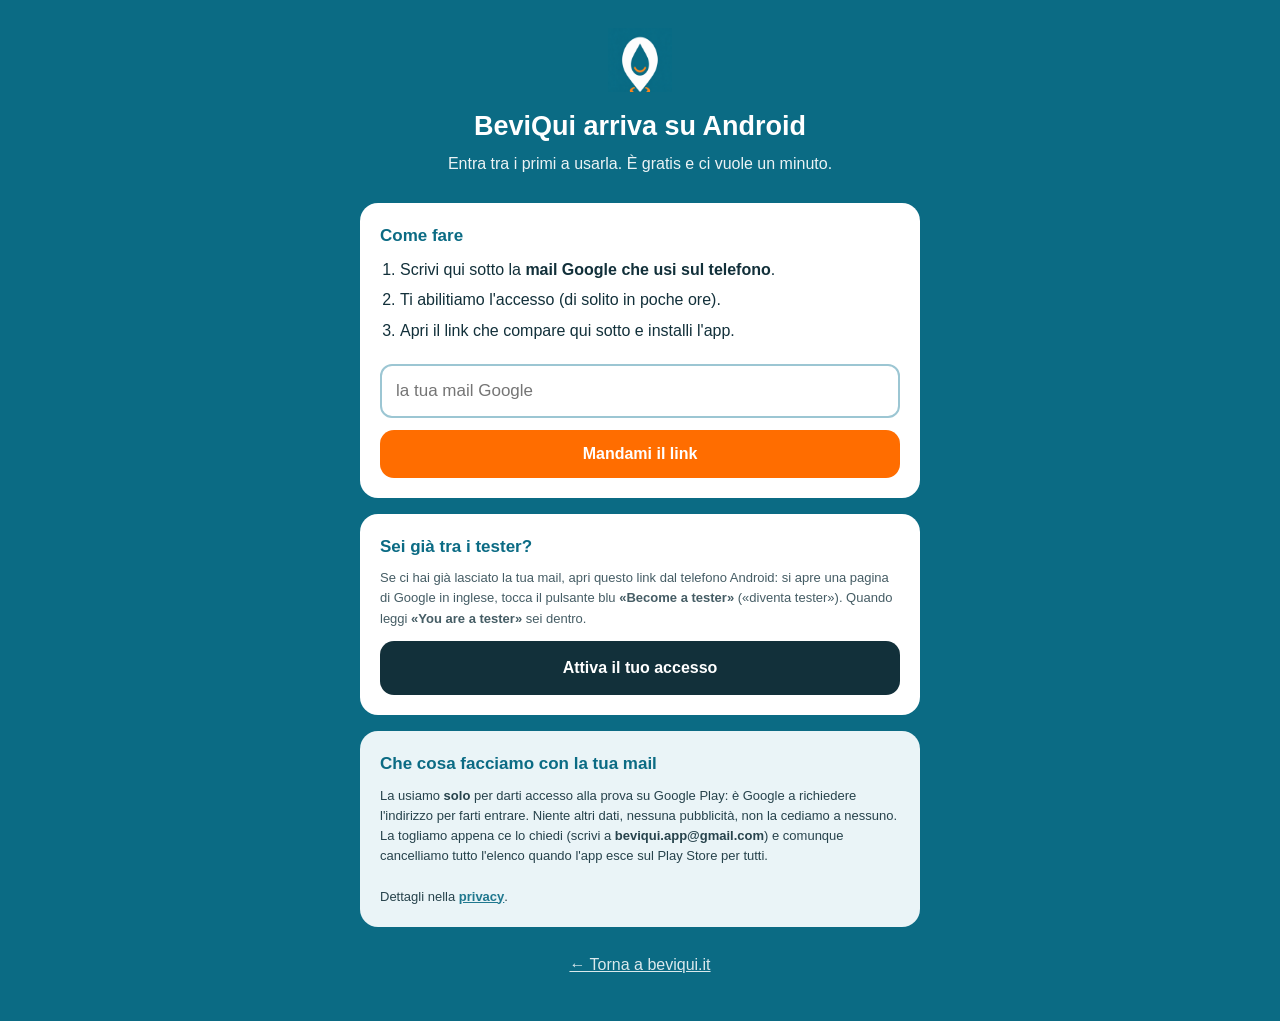
==== android/index.html @ 7df0b6af "sito: istruzioni in italiano per la pagina di Google (che e' solo in inglese) - verificato end-to-en" ====
<!doctype html>
<html lang="it">
  <head>
    <meta charset="utf-8" />
    <meta name="viewport" content="width=device-width, initial-scale=1" />
    <title>BeviQui su Android — entra tra i primi</title>
    <meta name="description" content="BeviQui arriva su Android. Entra tra i primi a usarla: lasciaci la tua mail Google e ti mandiamo il link." />
    <link rel="icon" href="/favicon.png" />
    <style>
      * { box-sizing: border-box; margin: 0; }
      body {
        font-family: -apple-system, BlinkMacSystemFont, 'Segoe UI', Roboto, Arial, sans-serif;
        background: #0B6B84; color: #fff; min-height: 100vh;
        padding: 28px 20px 44px; line-height: 1.55;
      }
      .wrap { max-width: 560px; margin: 0 auto; }
      .logo { width: 64px; height: 64px; display: block; margin: 0 auto 18px; }
      h1 { font-size: 27px; line-height: 1.2; text-align: center; margin-bottom: 10px; }
      .sub { text-align: center; opacity: .92; margin-bottom: 26px; }
      .card { background: #fff; color: #12303A; border-radius: 18px; padding: 20px; margin-bottom: 16px; }
      .card h2 { font-size: 17px; margin-bottom: 8px; color: #0B6B84; }
      .hint { font-size: 13px; opacity: .78; }
      .btn {
        display: block; text-align: center; background: #FF6D00; color: #fff; font-weight: 800;
        text-decoration: none; padding: 15px 18px; border-radius: 14px; margin-top: 12px;
        font-size: 16px; border: 0; width: 100%; cursor: pointer;
      }
      .btn-ghost { background: #12303A; }
      .campo {
        width: 100%; font-size: 17px; padding: 15px 14px; border: 2px solid #9CC6D3;
        border-radius: 12px; color: #12303A; background: #fff; margin-top: 6px;
      }
      .steps { padding-left: 20px; margin: 8px 0 14px; }
      .steps li { margin-bottom: 6px; }
      .back { display: block; text-align: center; color: #fff; opacity: .85; margin-top: 26px; }
      #esito { display: none; font-weight: 800; margin-top: 12px; text-align: center; }
    </style>
  </head>
  <body>
    <div class="wrap">
      <img class="logo" src="/logo-mark.png" alt="BeviQui" />
      <h1>BeviQui arriva su Android</h1>
      <p class="sub">Entra tra i primi a usarla. È gratis e ci vuole un minuto.</p>

      <div class="card">
        <h2>Come fare</h2>
        <ol class="steps">
          <li>Scrivi qui sotto la <strong>mail Google che usi sul telefono</strong>.</li>
          <li>Ti abilitiamo l'accesso (di solito in poche ore).</li>
          <li>Apri il link che compare qui sotto e installi l'app.</li>
        </ol>

        <form id="modulo" novalidate>
          <input
            id="campo" class="campo" type="email" inputmode="email" autocomplete="email"
            placeholder="la tua mail Google" required
          />
          <button type="submit" class="btn" id="invia">Mandami il link</button>
        </form>
        <p id="esito"></p>

        <div id="dopo-invio" style="display:none;margin-top:14px;padding-top:14px;border-top:1px solid #DCE8EC">
          <p class="hint" style="opacity:.95">
            <strong>Ora tocca a te</strong>, dal <strong>telefono Android</strong>:
          </p>
          <ol class="steps" style="font-size:13px">
            <li>Apri il link qui sotto (si apre una pagina di Google, <em>in inglese</em>).</li>
            <li>Tocca il pulsante blu <strong>«Become a tester»</strong> — vuol dire «diventa tester».</li>
            <li>Compare <strong>«You are a tester»</strong>: sei dentro. Poi tocca
              <strong>«download it on Google Play»</strong> e installi BeviQui.</li>
          </ol>
          <p class="hint">
            Se dice che non sei tra i tester, riprova più tardi: stiamo abilitando il tuo indirizzo.
          </p>
          <a class="btn" href="https://play.google.com/apps/testing/com.beviqui.app">Apri il link della prova</a>
        </div>
      </div>

      <div class="card">
        <h2>Sei già tra i tester?</h2>
        <p class="hint">
          Se ci hai già lasciato la tua mail, apri questo link dal telefono Android: si apre una
          pagina di Google in inglese, tocca il pulsante blu <strong>«Become a tester»</strong>
          («diventa tester»). Quando leggi <strong>«You are a tester»</strong> sei dentro.
        </p>
        <a class="btn btn-ghost" href="https://play.google.com/apps/testing/com.beviqui.app">Attiva il tuo accesso</a>
      </div>

      <div class="card" style="background:#EAF4F7">
        <h2>Che cosa facciamo con la tua mail</h2>
        <p class="hint" style="opacity:.9">
          La usiamo <strong>solo</strong> per darti accesso alla prova su Google Play: è Google a
          richiedere l'indirizzo per farti entrare. Niente altri dati, nessuna pubblicità, non la
          cediamo a nessuno. La togliamo appena ce lo chiedi (scrivi a
          <strong>beviqui.app@gmail.com</strong>) e comunque cancelliamo tutto l'elenco quando
          l'app esce sul Play Store per tutti.
          <br /><br />
          Dettagli nella <a href="/privacy.html" style="color:#0B6B84;font-weight:800">privacy</a>.
        </p>
      </div>

      <a class="back" href="/">← Torna a beviqui.it</a>
    </div>

    <script>
      // Modulo VERO: l'indirizzo viene inviato al nostro server. Funziona in qualsiasi browser,
      // compresi quelli dentro Instagram e Facebook, dove i link "scrivi una mail" vengono
      // ignorati (era quello a non funzionare).
      (function () {
        var URL_FUNZIONE = 'https://waxzrmlspgpuxvftzkvd.supabase.co/functions/v1/tester-signup';
        var CHIAVE = 'eyJhbGciOiJIUzI1NiIsInR5cCI6IkpXVCJ9.eyJpc3MiOiJzdXBhYmFzZSIsInJlZiI6IndheHpybWxzcGdwdXh2ZnR6a3ZkIiwicm9sZSI6ImFub24iLCJpYXQiOjE3ODA5Mjc5MjksImV4cCI6MjA5NjUwMzkyOX0.J4vSIKgqDTjAQpSJb81kGD1Yhdrp0eyo_4y3yNcgiX0';
        var modulo = document.getElementById('modulo');
        var campo = document.getElementById('campo');
        var invia = document.getElementById('invia');
        var esito = document.getElementById('esito');

        function mostra(testo, colore) {
          esito.textContent = testo;
          esito.style.color = colore;
          esito.style.display = 'block';
        }

        modulo.addEventListener('submit', function (e) {
          e.preventDefault();
          var mail = (campo.value || '').trim();
          if (!/^[^@\s]+@[^@\s]+\.[a-z]{2,}$/i.test(mail)) {
            mostra('Controlla l’indirizzo: sembra incompleto.', '#B3261E');
            return;
          }
          invia.disabled = true;
          invia.textContent = 'Invio…';
          fetch(URL_FUNZIONE, {
            method: 'POST',
            headers: {
              'Content-Type': 'application/json',
              apikey: CHIAVE,
              Authorization: 'Bearer ' + CHIAVE,
            },
            body: JSON.stringify({ email: mail, fonte: 'sito/android' }),
          })
            .then(function (r) {
              return r.json().then(function (d) {
                return { ok: r.ok, d: d };
              });
            })
            .then(function (res) {
              if (!res.ok) throw new Error((res.d && res.d.error) || 'Riprova tra poco.');
              modulo.style.display = 'none';
              mostra('Ci siamo, ti abbiamo registrato! 💧', '#0B6B84');
              var box = document.getElementById('dopo-invio');
              if (box) box.style.display = 'block';
            })
            .catch(function (err) {
              invia.disabled = false;
              invia.textContent = 'Mandami il link';
              mostra(String((err && err.message) || 'Riprova tra poco.'), '#B3261E');
            });
        });
      })();
    </script>
  </body>
</html>
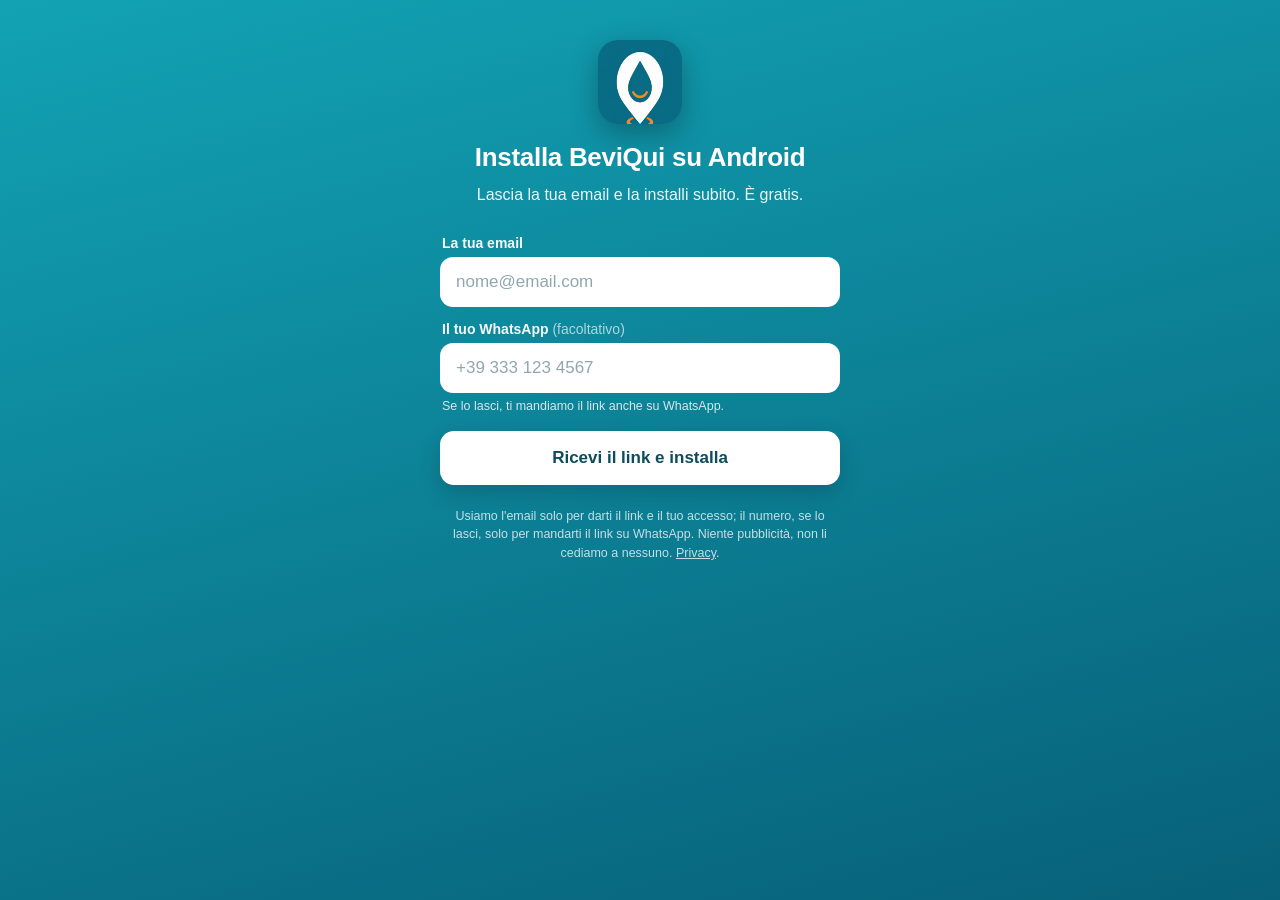
==== commit e85c6eb0: "sito /android: flusso installazione diretta — email (obbligatoria) + WhatsApp (facoltativo) → "ecco " ====
--- a/android/index.html
+++ b/android/index.html
@@ -2,158 +2,150 @@
 <html lang="it">
   <head>
     <meta charset="utf-8" />
-    <meta name="viewport" content="width=device-width, initial-scale=1" />
-    <title>BeviQui su Android — entra tra i primi</title>
-    <meta name="description" content="BeviQui arriva su Android. Entra tra i primi a usarla: lasciaci la tua mail Google e ti mandiamo il link." />
+    <meta name="viewport" content="width=device-width, initial-scale=1, viewport-fit=cover" />
+    <title>Installa BeviQui su Android</title>
+    <meta name="description" content="Installa BeviQui su Android: lascia la tua email e la installi subito. Trova le fontanelle d'acqua pubbliche vicino a te. Gratis." />
     <link rel="icon" href="/favicon.png" />
     <style>
       * { box-sizing: border-box; margin: 0; }
       body {
         font-family: -apple-system, BlinkMacSystemFont, 'Segoe UI', Roboto, Arial, sans-serif;
-        background: #0B6B84; color: #fff; min-height: 100vh;
-        padding: 28px 20px 44px; line-height: 1.55;
+        background: linear-gradient(165deg, #12A2B4, #076078);
+        color: #fff; min-height: 100dvh; display: flex; align-items: flex-start; justify-content: center;
+        padding: 40px 22px calc(40px + env(safe-area-inset-bottom));
       }
-      .wrap { max-width: 560px; margin: 0 auto; }
-      .logo { width: 64px; height: 64px; display: block; margin: 0 auto 18px; }
-      h1 { font-size: 27px; line-height: 1.2; text-align: center; margin-bottom: 10px; }
-      .sub { text-align: center; opacity: .92; margin-bottom: 26px; }
-      .card { background: #fff; color: #12303A; border-radius: 18px; padding: 20px; margin-bottom: 16px; }
-      .card h2 { font-size: 17px; margin-bottom: 8px; color: #0B6B84; }
-      .hint { font-size: 13px; opacity: .78; }
+      .wrap { width: 100%; max-width: 400px; text-align: center; }
+      .logo { width: 84px; height: 84px; margin: 0 auto 18px; display: block;
+              border-radius: 20px; box-shadow: 0 10px 28px rgba(0,0,0,.28); }
+      h1 { font-size: 26px; line-height: 1.18; margin-bottom: 10px; letter-spacing: -.3px; font-weight: 800; }
+      .sub { font-size: 16px; opacity: .92; line-height: 1.5; margin-bottom: 28px; }
+      label { display: block; text-align: left; font-size: 14px; font-weight: 700; margin: 0 2px 6px; opacity: .96; }
+      label span { opacity: .7; font-weight: 500; }
+      .campo {
+        width: 100%; font-size: 17px; padding: 15px 16px; border: 0; border-radius: 13px;
+        color: #12303A; background: #fff;
+      }
+      .campo::placeholder { color: #90a7af; }
+      .facolt { font-size: 12.5px; opacity: .82; text-align: left; margin: 6px 2px 18px; }
       .btn {
-        display: block; text-align: center; background: #FF6D00; color: #fff; font-weight: 800;
-        text-decoration: none; padding: 15px 18px; border-radius: 14px; margin-top: 12px;
-        font-size: 16px; border: 0; width: 100%; cursor: pointer;
+        display: flex; align-items: center; justify-content: center; gap: 9px;
+        width: 100%; padding: 17px 18px; border: 0; border-radius: 14px; text-decoration: none;
+        font-size: 17px; font-weight: 800; cursor: pointer; font-family: inherit;
+        background: #fff; color: #0B4C5E; box-shadow: 0 8px 22px rgba(0,0,0,.16);
+        transition: transform .12s ease;
       }
-      .btn-ghost { background: #12303A; }
-      .campo {
-        width: 100%; font-size: 17px; padding: 15px 14px; border: 2px solid #9CC6D3;
-        border-radius: 12px; color: #12303A; background: #fff; margin-top: 6px;
-      }
-      .steps { padding-left: 20px; margin: 8px 0 14px; }
-      .steps li { margin-bottom: 6px; }
-      .back { display: block; text-align: center; color: #fff; opacity: .85; margin-top: 26px; }
-      #esito { display: none; font-weight: 800; margin-top: 12px; text-align: center; }
+      .btn:active { transform: scale(.98); }
+      .btn[disabled] { opacity: .6; }
+      #err { display: none; color: #FFE0D8; font-weight: 700; font-size: 14px; margin-top: 14px; }
+      #ok { display: none; }
+      .passi { text-align: left; background: rgba(255,255,255,.13); border-radius: 14px;
+               padding: 15px 18px; margin: 18px 0 6px; font-size: 14.5px; line-height: 1.65; }
+      .canali { font-size: 14px; opacity: .92; line-height: 1.5; margin-top: 14px; }
+      .hint { font-size: 12.5px; opacity: .8; margin-top: 12px; line-height: 1.5; }
+      .nota { font-size: 12.5px; opacity: .76; margin-top: 22px; line-height: 1.5; }
+      .nota a, .canali a { color: #fff; }
+      .back { display: inline-block; margin-top: 20px; color: #fff; opacity: .85; font-size: 14px; }
     </style>
   </head>
   <body>
     <div class="wrap">
       <img class="logo" src="/logo-mark.png" alt="BeviQui" />
-      <h1>BeviQui arriva su Android</h1>
-      <p class="sub">Entra tra i primi a usarla. È gratis e ci vuole un minuto.</p>
 
-      <div class="card">
-        <h2>Come fare</h2>
-        <ol class="steps">
-          <li>Scrivi qui sotto la <strong>mail Google che usi sul telefono</strong>.</li>
-          <li>Ti abilitiamo l'accesso (di solito in poche ore).</li>
-          <li>Apri il link che compare qui sotto e installi l'app.</li>
-        </ol>
-
+      <!-- STATO 1 — modulo -->
+      <div id="form-stato">
+        <h1>Installa BeviQui su Android</h1>
+        <p class="sub">Lascia la tua email e la installi subito. È gratis.</p>
         <form id="modulo" novalidate>
-          <input
-            id="campo" class="campo" type="email" inputmode="email" autocomplete="email"
-            placeholder="la tua mail Google" required
-          />
-          <button type="submit" class="btn" id="invia">Mandami il link</button>
+          <label for="email">La tua email</label>
+          <input id="email" class="campo" type="email" inputmode="email" autocomplete="email"
+                 autocapitalize="off" spellcheck="false" placeholder="nome@email.com" required />
+          <div style="height:14px"></div>
+          <label for="wa">Il tuo WhatsApp <span>(facoltativo)</span></label>
+          <input id="wa" class="campo" type="tel" inputmode="tel" autocomplete="tel"
+                 placeholder="+39 333 123 4567" />
+          <p class="facolt">Se lo lasci, ti mandiamo il link anche su WhatsApp.</p>
+          <button type="submit" class="btn" id="invia">Ricevi il link e installa</button>
         </form>
-        <p id="esito"></p>
-
-        <div id="dopo-invio" style="display:none;margin-top:14px;padding-top:14px;border-top:1px solid #DCE8EC">
-          <p class="hint" style="opacity:.95">
-            <strong>Ora tocca a te</strong>, dal <strong>telefono Android</strong>:
-          </p>
-          <ol class="steps" style="font-size:13px">
-            <li>Apri il link qui sotto (si apre una pagina di Google, <em>in inglese</em>).</li>
-            <li>Tocca il pulsante blu <strong>«Become a tester»</strong> — vuol dire «diventa tester».</li>
-            <li>Compare <strong>«You are a tester»</strong>: sei dentro. Poi tocca
-              <strong>«download it on Google Play»</strong> e installi BeviQui.</li>
-          </ol>
-          <p class="hint">
-            Se dice che non sei tra i tester, riprova più tardi: stiamo abilitando il tuo indirizzo.
-          </p>
-          <a class="btn" href="https://play.google.com/apps/testing/com.beviqui.app">Apri il link della prova</a>
-        </div>
+        <p id="err"></p>
       </div>
 
-      <div class="card">
-        <h2>Sei già tra i tester?</h2>
-        <p class="hint">
-          Se ci hai già lasciato la tua mail, apri questo link dal telefono Android: si apre una
-          pagina di Google in inglese, tocca il pulsante blu <strong>«Become a tester»</strong>
-          («diventa tester»). Quando leggi <strong>«You are a tester»</strong> sei dentro.
+      <!-- STATO 2 — ecco il link -->
+      <div id="ok">
+        <h1>Grazie! Ecco il tuo link 💧</h1>
+        <p class="sub">Tocca qui sotto e installa BeviQui sul telefono.</p>
+        <a class="btn" id="installa" href="#">⬇&#65038;&nbsp; Installa BeviQui adesso</a>
+        <div class="passi">
+          <strong>Come si installa (30 secondi):</strong><br />
+          1. Tocca <strong>Installa BeviQui adesso</strong> → parte il download.<br />
+          2. Apri il file scaricato.<br />
+          3. Se il telefono lo chiede, tocca <strong>Consenti / Installa comunque</strong>.
+        </div>
+        <p class="hint" id="hint-social" style="display:none">
+          Non parte il download? Tocca <strong>&#8942;</strong> in alto a destra → <strong>«Apri in Chrome»</strong>.
         </p>
-        <a class="btn btn-ghost" href="https://play.google.com/apps/testing/com.beviqui.app">Attiva il tuo accesso</a>
+        <p class="canali" id="canali">Abbiamo salvato la tua email: ti mandiamo il link anche di lì.</p>
+        <a class="back" href="/">← Torna a beviqui.it</a>
       </div>
 
-      <div class="card" style="background:#EAF4F7">
-        <h2>Che cosa facciamo con la tua mail</h2>
-        <p class="hint" style="opacity:.9">
-          La usiamo <strong>solo</strong> per darti accesso alla prova su Google Play: è Google a
-          richiedere l'indirizzo per farti entrare. Niente altri dati, nessuna pubblicità, non la
-          cediamo a nessuno. La togliamo appena ce lo chiedi (scrivi a
-          <strong>beviqui.app@gmail.com</strong>) e comunque cancelliamo tutto l'elenco quando
-          l'app esce sul Play Store per tutti.
-          <br /><br />
-          Dettagli nella <a href="/privacy.html" style="color:#0B6B84;font-weight:800">privacy</a>.
-        </p>
-      </div>
-
-      <a class="back" href="/">← Torna a beviqui.it</a>
+      <p class="nota">Usiamo l'email solo per darti il link e il tuo accesso; il numero, se lo lasci,
+        solo per mandarti il link su WhatsApp. Niente pubblicità, non li cediamo a nessuno.
+        <a href="/privacy.html">Privacy</a>.</p>
     </div>
 
     <script>
-      // Modulo VERO: l'indirizzo viene inviato al nostro server. Funziona in qualsiasi browser,
-      // compresi quelli dentro Instagram e Facebook, dove i link "scrivi una mail" vengono
-      // ignorati (era quello a non funzionare).
       (function () {
-        var URL_FUNZIONE = 'https://waxzrmlspgpuxvftzkvd.supabase.co/functions/v1/tester-signup';
+        // Link diretto dell'APK (installazione immediata su Android, mentre l'app arriva sul Play Store).
+        var APK = 'https://github.com/astragiardini-ui/beviqui-site/releases/download/android-apk-v1.1.8/BeviQui.apk';
+        var URL_FN = 'https://waxzrmlspgpuxvftzkvd.supabase.co/functions/v1/tester-signup';
         var CHIAVE = 'eyJhbGciOiJIUzI1NiIsInR5cCI6IkpXVCJ9.eyJpc3MiOiJzdXBhYmFzZSIsInJlZiI6IndheHpybWxzcGdwdXh2ZnR6a3ZkIiwicm9sZSI6ImFub24iLCJpYXQiOjE3ODA5Mjc5MjksImV4cCI6MjA5NjUwMzkyOX0.J4vSIKgqDTjAQpSJb81kGD1Yhdrp0eyo_4y3yNcgiX0';
+
         var modulo = document.getElementById('modulo');
-        var campo = document.getElementById('campo');
+        var email = document.getElementById('email');
+        var wa = document.getElementById('wa');
         var invia = document.getElementById('invia');
-        var esito = document.getElementById('esito');
+        var err = document.getElementById('err');
+        var formStato = document.getElementById('form-stato');
+        var ok = document.getElementById('ok');
+        var installa = document.getElementById('installa');
+        var canali = document.getElementById('canali');
+        installa.setAttribute('href', APK);
 
-        function mostra(testo, colore) {
-          esito.textContent = testo;
-          esito.style.color = colore;
-          esito.style.display = 'block';
-        }
+        // Dentro Instagram/Facebook il download può non partire: mostro il trucco "apri in Chrome".
+        var dentroSocial = /Instagram|FBAN|FBAV|FB_IAB|TikTok|Snapchat|Line\//i.test(navigator.userAgent || '');
+
+        function mostraErr(t) { err.textContent = t; err.style.display = 'block'; }
 
         modulo.addEventListener('submit', function (e) {
           e.preventDefault();
-          var mail = (campo.value || '').trim();
+          err.style.display = 'none';
+          var mail = (email.value || '').trim();
           if (!/^[^@\s]+@[^@\s]+\.[a-z]{2,}$/i.test(mail)) {
-            mostra('Controlla l’indirizzo: sembra incompleto.', '#B3261E');
+            mostraErr('Controlla l’email: sembra incompleta.');
             return;
           }
+          var tel = (wa.value || '').replace(/[^\d+]/g, '');
           invia.disabled = true;
-          invia.textContent = 'Invio…';
-          fetch(URL_FUNZIONE, {
+          invia.textContent = 'Un attimo…';
+          fetch(URL_FN, {
             method: 'POST',
-            headers: {
-              'Content-Type': 'application/json',
-              apikey: CHIAVE,
-              Authorization: 'Bearer ' + CHIAVE,
-            },
-            body: JSON.stringify({ email: mail, fonte: 'sito/android' }),
+            headers: { 'Content-Type': 'application/json', apikey: CHIAVE, Authorization: 'Bearer ' + CHIAVE },
+            body: JSON.stringify({ email: mail, telefono: tel, fonte: 'sito/android' }),
           })
-            .then(function (r) {
-              return r.json().then(function (d) {
-                return { ok: r.ok, d: d };
-              });
-            })
+            .then(function (r) { return r.json().then(function (d) { return { ok: r.ok, d: d }; }); })
             .then(function (res) {
               if (!res.ok) throw new Error((res.d && res.d.error) || 'Riprova tra poco.');
-              modulo.style.display = 'none';
-              mostra('Ci siamo, ti abbiamo registrato! 💧', '#0B6B84');
-              var box = document.getElementById('dopo-invio');
-              if (box) box.style.display = 'block';
+              formStato.style.display = 'none';
+              ok.style.display = 'block';
+              if (dentroSocial) document.getElementById('hint-social').style.display = 'block';
+              canali.innerHTML = tel
+                ? 'Ti scriviamo anche su <strong>WhatsApp</strong> col link, e la tua email è salvata.'
+                : 'Abbiamo salvato la tua email: ti mandiamo il link anche di lì.';
+              window.scrollTo(0, 0);
             })
-            .catch(function (err) {
+            .catch(function (er) {
               invia.disabled = false;
-              invia.textContent = 'Mandami il link';
-              mostra(String((err && err.message) || 'Riprova tra poco.'), '#B3261E');
+              invia.textContent = 'Ricevi il link e installa';
+              mostraErr(String((er && er.message) || 'Riprova tra poco.'));
             });
         });
       })();
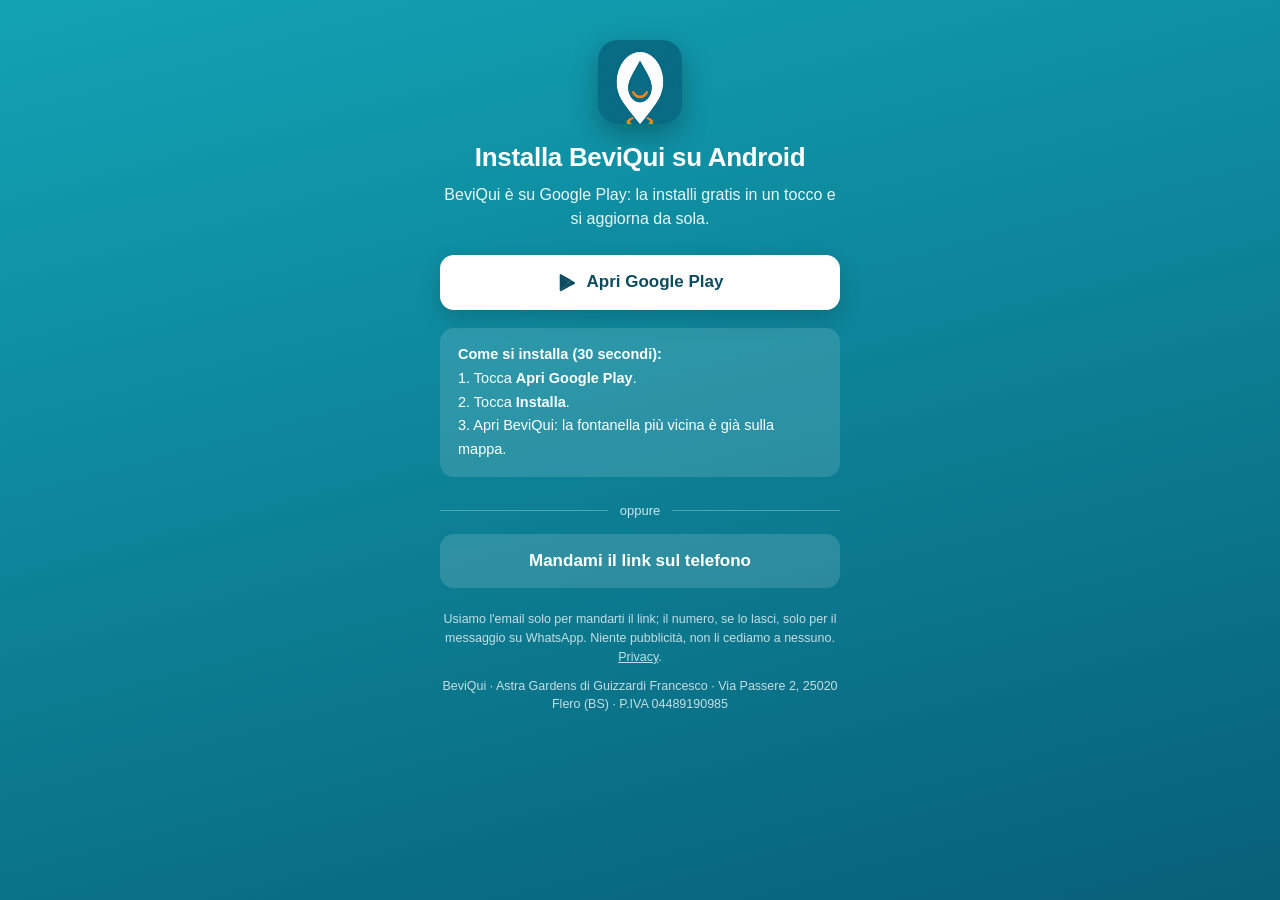
==== commit 8e82c0c6: "Sito: Android è su Google Play (pagina /android/ rifatta, QR verso /app/, link Play in home, /app/ e" ====
--- a/android/index.html
+++ b/android/index.html
@@ -4,7 +4,7 @@
     <meta charset="utf-8" />
     <meta name="viewport" content="width=device-width, initial-scale=1, viewport-fit=cover" />
     <title>Installa BeviQui su Android</title>
-    <meta name="description" content="Installa BeviQui su Android: lascia la tua email e la installi subito. Trova le fontanelle d'acqua pubbliche vicino a te. Gratis." />
+    <meta name="description" content="Installa BeviQui su Android da Google Play: gratis, in un tocco, e si aggiorna da sola. Trova le fontanelle d'acqua pubbliche vicino a te." />
     <link rel="icon" href="/favicon.png" />
     <style>
       * { box-sizing: border-box; margin: 0; }
@@ -18,7 +18,7 @@
       .logo { width: 84px; height: 84px; margin: 0 auto 18px; display: block;
               border-radius: 20px; box-shadow: 0 10px 28px rgba(0,0,0,.28); }
       h1 { font-size: 26px; line-height: 1.18; margin-bottom: 10px; letter-spacing: -.3px; font-weight: 800; }
-      .sub { font-size: 16px; opacity: .92; line-height: 1.5; margin-bottom: 28px; }
+      .sub { font-size: 16px; opacity: .92; line-height: 1.5; margin-bottom: 24px; }
       label { display: block; text-align: left; font-size: 14px; font-weight: 700; margin: 0 2px 6px; opacity: .96; }
       label span { opacity: .7; font-weight: 500; }
       .campo {
@@ -34,14 +34,22 @@
         background: #fff; color: #0B4C5E; box-shadow: 0 8px 22px rgba(0,0,0,.16);
         transition: transform .12s ease;
       }
+      .btn svg { flex: none; }
       .btn:active { transform: scale(.98); }
       .btn[disabled] { opacity: .6; }
+      .btn.secondario { background: rgba(255,255,255,.14); color: #fff; box-shadow: none; font-weight: 700; }
       #err { display: none; color: #FFE0D8; font-weight: 700; font-size: 14px; margin-top: 14px; }
       #ok { display: none; }
       .passi { text-align: left; background: rgba(255,255,255,.13); border-radius: 14px;
                padding: 15px 18px; margin: 18px 0 6px; font-size: 14.5px; line-height: 1.65; }
+      .hint { font-size: 12.5px; opacity: .8; margin-top: 12px; line-height: 1.5; }
+      .oppure { display: flex; align-items: center; gap: 12px; margin: 26px 0 16px; font-size: 13px; opacity: .8; }
+      .oppure::before, .oppure::after { content: ""; flex: 1; height: 1px; background: rgba(255,255,255,.35); }
+      details { text-align: left; }
+      details summary { list-style: none; cursor: pointer; }
+      details summary::-webkit-details-marker { display: none; }
+      details[open] summary .btn { margin-bottom: 16px; }
       .canali { font-size: 14px; opacity: .92; line-height: 1.5; margin-top: 14px; }
-      .hint { font-size: 12.5px; opacity: .8; margin-top: 12px; line-height: 1.5; }
       .nota { font-size: 12.5px; opacity: .76; margin-top: 22px; line-height: 1.5; }
       .nota a, .canali a { color: #fff; }
       .back { display: inline-block; margin-top: 20px; color: #fff; opacity: .85; font-size: 14px; }
@@ -51,54 +59,72 @@
     <div class="wrap">
       <img class="logo" src="/logo-mark.png" alt="BeviQui" />
 
-      <!-- STATO 1 — modulo -->
+      <!-- STATO 1: Google Play per primo, il modulo email/WhatsApp come via in più -->
       <div id="form-stato">
         <h1>Installa BeviQui su Android</h1>
-        <p class="sub">Lascia la tua email e la installi subito. È gratis.</p>
-        <form id="modulo" novalidate>
-          <label for="email">La tua email</label>
-          <input id="email" class="campo" type="email" inputmode="email" autocomplete="email"
-                 autocapitalize="off" spellcheck="false" placeholder="nome@email.com" required />
-          <div style="height:14px"></div>
-          <label for="wa">Il tuo WhatsApp <span>(facoltativo)</span></label>
-          <input id="wa" class="campo" type="tel" inputmode="tel" autocomplete="tel"
-                 placeholder="+39 333 123 4567" />
-          <p class="facolt">Se lo lasci, ti mandiamo il link anche su WhatsApp.</p>
-          <button type="submit" class="btn" id="invia">Ricevi il link e installa</button>
-        </form>
-        <p id="err"></p>
+        <p class="sub">BeviQui è su Google Play: la installi gratis in un tocco e si aggiorna da sola.</p>
+        <!--
+          Dal 21/10/2026 BeviQui è PUBBLICA su Google Play (produzione, tutti i Paesi). Il link
+          allo store sostituisce l'APK di agosto (1.1.8) e il link di adesione al test chiuso,
+          che qui stavano prima: l'APK restava fermo alla versione scaricata (runtimeVersion a
+          policy fingerprint, gli aggiornamenti non lo raggiungevano) e il test chiuso non esiste
+          più. Aggiornato il 09/11/2026.
+        -->
+        <a class="btn" id="play" href="https://play.google.com/store/apps/details?id=com.beviqui.app">
+          <svg viewBox="0 0 24 24" width="21" height="21" fill="currentColor" aria-hidden="true"><path d="M3.6 2.3c-.3.3-.5.8-.5 1.4v16.6c0 .6.2 1.1.5 1.4l.1.1 9.3-9.3v-.2L3.7 2.2l-.1.1z"/><path d="M16.1 15.6l-3.1-3.1v-.2l3.1-3.1.1.1 3.7 2.1c1 .6 1 1.6 0 2.2l-3.7 2.1-.1-.1z"/><path d="M16.2 15.5L13 12.3 3.6 21.7c.3.4.9.4 1.6 0l11-6.2"/><path d="M16.2 9.1l-11-6.2c-.6-.4-1.2-.3-1.6 0L13 12.3l3.2-3.2z"/></svg>
+          Apri Google Play
+        </a>
+        <div class="passi">
+          <strong>Come si installa (30 secondi):</strong><br />
+          1. Tocca <strong>Apri Google Play</strong>.<br />
+          2. Tocca <strong>Installa</strong>.<br />
+          3. Apri BeviQui: la fontanella più vicina è già sulla mappa.
+        </div>
+        <p class="hint" id="hint-social" style="display:none">
+          Google Play resta fermo? Tocca <strong>&#8942;</strong> in alto a destra → <strong>«Apri in Chrome»</strong>.
+        </p>
+
+        <div class="oppure">oppure</div>
+        <details>
+          <summary><span class="btn secondario">Mandami il link sul telefono</span></summary>
+          <form id="modulo" novalidate>
+            <label for="email">La tua email</label>
+            <input id="email" class="campo" type="email" inputmode="email" autocomplete="email"
+                   autocapitalize="off" spellcheck="false" placeholder="nome@email.com" required />
+            <div style="height:14px"></div>
+            <label for="wa">Il tuo WhatsApp <span>(facoltativo)</span></label>
+            <input id="wa" class="campo" type="tel" inputmode="tel" autocomplete="tel"
+                   placeholder="+39 333 123 4567" />
+            <p class="facolt">Se lo lasci, ti mandiamo il link anche su WhatsApp, in orario di lavoro.</p>
+            <button type="submit" class="btn" id="invia">Ricevi il link</button>
+          </form>
+          <p id="err"></p>
+        </details>
       </div>
 
-      <!-- STATO 2 — ecco il link -->
+      <!-- STATO 2: link in arrivo -->
       <div id="ok">
-        <h1>Grazie! Ecco il tuo link 💧</h1>
-        <p class="sub">Tocca qui sotto e installa BeviQui sul telefono.</p>
-        <a class="btn" id="installa" href="#">⬇&#65038;&nbsp; Installa BeviQui adesso</a>
-        <div class="passi">
-          <strong>Come si installa (30 secondi):</strong><br />
-          1. Tocca <strong>Installa BeviQui adesso</strong> → parte il download.<br />
-          2. Apri il file scaricato.<br />
-          3. Se il telefono lo chiede, tocca <strong>Consenti / Installa comunque</strong>.
-        </div>
-        <p class="hint" id="hint-social" style="display:none">
-          Non parte il download? Tocca <strong>&#8942;</strong> in alto a destra → <strong>«Apri in Chrome»</strong>.
-        </p>
-        <p class="canali" id="canali">Abbiamo salvato la tua email: ti mandiamo il link anche di lì.</p>
+        <h1>Fatto, il link è in arrivo</h1>
+        <p class="sub" id="canali">Te lo mandiamo via email.</p>
+        <a class="btn" href="https://play.google.com/store/apps/details?id=com.beviqui.app">
+          <svg viewBox="0 0 24 24" width="21" height="21" fill="currentColor" aria-hidden="true"><path d="M3.6 2.3c-.3.3-.5.8-.5 1.4v16.6c0 .6.2 1.1.5 1.4l.1.1 9.3-9.3v-.2L3.7 2.2l-.1.1z"/><path d="M16.1 15.6l-3.1-3.1v-.2l3.1-3.1.1.1 3.7 2.1c1 .6 1 1.6 0 2.2l-3.7 2.1-.1-.1z"/><path d="M16.2 15.5L13 12.3 3.6 21.7c.3.4.9.4 1.6 0l11-6.2"/><path d="M16.2 9.1l-11-6.2c-.6-.4-1.2-.3-1.6 0L13 12.3l3.2-3.2z"/></svg>
+          Apri Google Play adesso
+        </a>
+        <p class="hint">Intanto puoi installarla da qui: è lo stesso link che ti arriva.</p>
         <a class="back" href="/">← Torna a beviqui.it</a>
       </div>
 
-      <p class="nota">Usiamo l'email solo per darti il link e il tuo accesso; il numero, se lo lasci,
-        solo per mandarti il link su WhatsApp. Niente pubblicità, non li cediamo a nessuno.
+      <p class="nota">Usiamo l'email solo per mandarti il link; il numero, se lo lasci, solo per il messaggio
+        su WhatsApp. Niente pubblicità, non li cediamo a nessuno.
         <a href="/privacy.html">Privacy</a>.</p>
+      <p class="nota" style="margin-top:10px">BeviQui · Astra Gardens di Guizzardi Francesco · Via Passere 2, 25020 Flero (BS) · P.IVA 04489190985</p>
     </div>
-
     <script>
       (function () {
-        // Link diretto dell'APK (installazione immediata su Android, mentre l'app arriva sul Play Store).
-        var APK = 'https://github.com/astragiardini-ui/beviqui-site/releases/download/android-apk-v1.1.8/BeviQui.apk';
         var URL_FN = 'https://waxzrmlspgpuxvftzkvd.supabase.co/functions/v1/tester-signup';
+        // Chiave `anon` di Supabase: pubblica per definizione, da sola non apre nulla (l'archivio
+        // degli indirizzi è privato e ci scrive solo la funzione lato server).
         var CHIAVE = 'eyJhbGciOiJIUzI1NiIsInR5cCI6IkpXVCJ9.eyJpc3MiOiJzdXBhYmFzZSIsInJlZiI6IndheHpybWxzcGdwdXh2ZnR6a3ZkIiwicm9sZSI6ImFub24iLCJpYXQiOjE3ODA5Mjc5MjksImV4cCI6MjA5NjUwMzkyOX0.J4vSIKgqDTjAQpSJb81kGD1Yhdrp0eyo_4y3yNcgiX0';
-
         var modulo = document.getElementById('modulo');
         var email = document.getElementById('email');
         var wa = document.getElementById('wa');
@@ -106,15 +132,11 @@
         var err = document.getElementById('err');
         var formStato = document.getElementById('form-stato');
         var ok = document.getElementById('ok');
-        var installa = document.getElementById('installa');
         var canali = document.getElementById('canali');
-        installa.setAttribute('href', APK);
-
-        // Dentro Instagram/Facebook il download può non partire: mostro il trucco "apri in Chrome".
+        // Dentro Instagram/Facebook il passaggio a Google Play a volte resta fermo: mostro il trucco "apri in Chrome".
         var dentroSocial = /Instagram|FBAN|FBAV|FB_IAB|TikTok|Snapchat|Line\//i.test(navigator.userAgent || '');
-
+        if (dentroSocial) document.getElementById('hint-social').style.display = 'block';
         function mostraErr(t) { err.textContent = t; err.style.display = 'block'; }
-
         modulo.addEventListener('submit', function (e) {
           e.preventDefault();
           err.style.display = 'none';
@@ -136,15 +158,14 @@
               if (!res.ok) throw new Error((res.d && res.d.error) || 'Riprova tra poco.');
               formStato.style.display = 'none';
               ok.style.display = 'block';
-              if (dentroSocial) document.getElementById('hint-social').style.display = 'block';
-              canali.innerHTML = tel
-                ? 'Ti scriviamo anche su <strong>WhatsApp</strong> col link, e la tua email è salvata.'
-                : 'Abbiamo salvato la tua email: ti mandiamo il link anche di lì.';
+              canali.textContent = tel
+                ? 'Te lo mandiamo via email e su WhatsApp, in orario di lavoro.'
+                : 'Te lo mandiamo via email.';
               window.scrollTo(0, 0);
             })
             .catch(function (er) {
               invia.disabled = false;
-              invia.textContent = 'Ricevi il link e installa';
+              invia.textContent = 'Ricevi il link';
               mostraErr(String((er && er.message) || 'Riprova tra poco.'));
             });
         });
